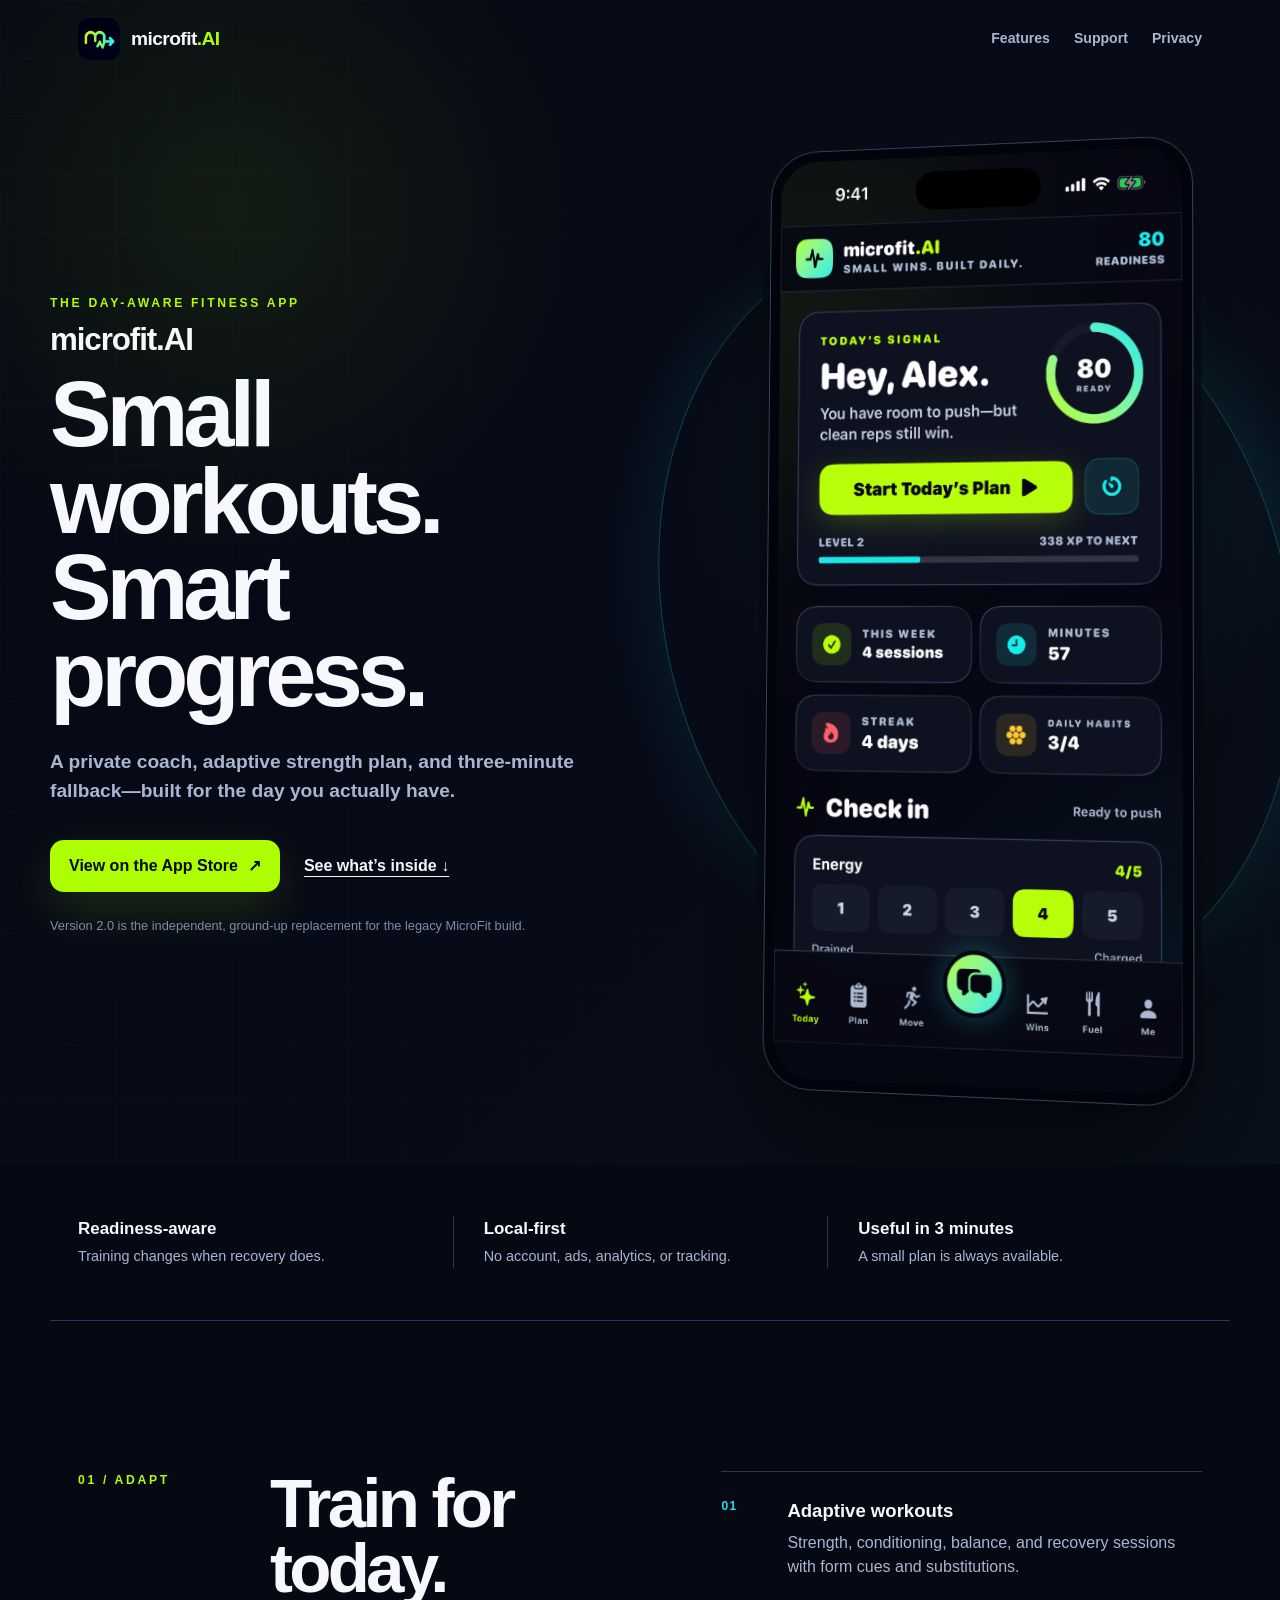
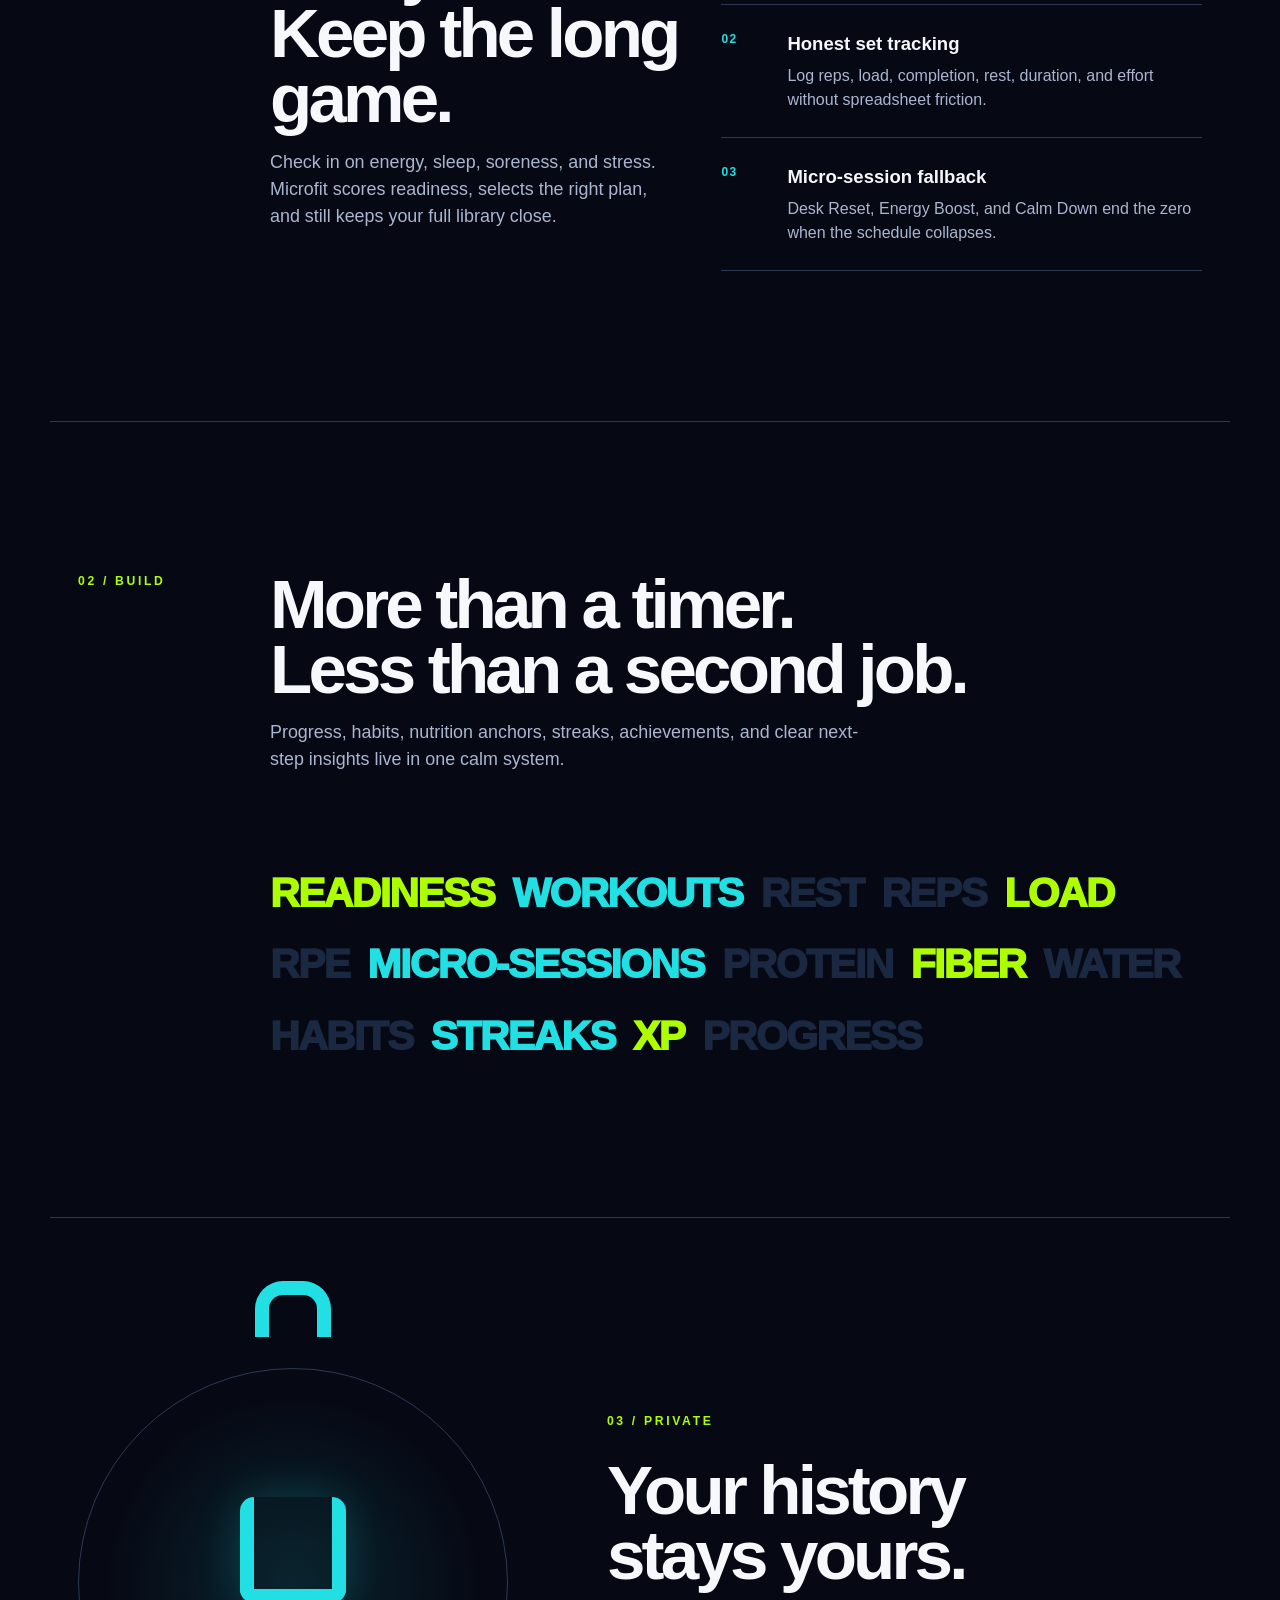
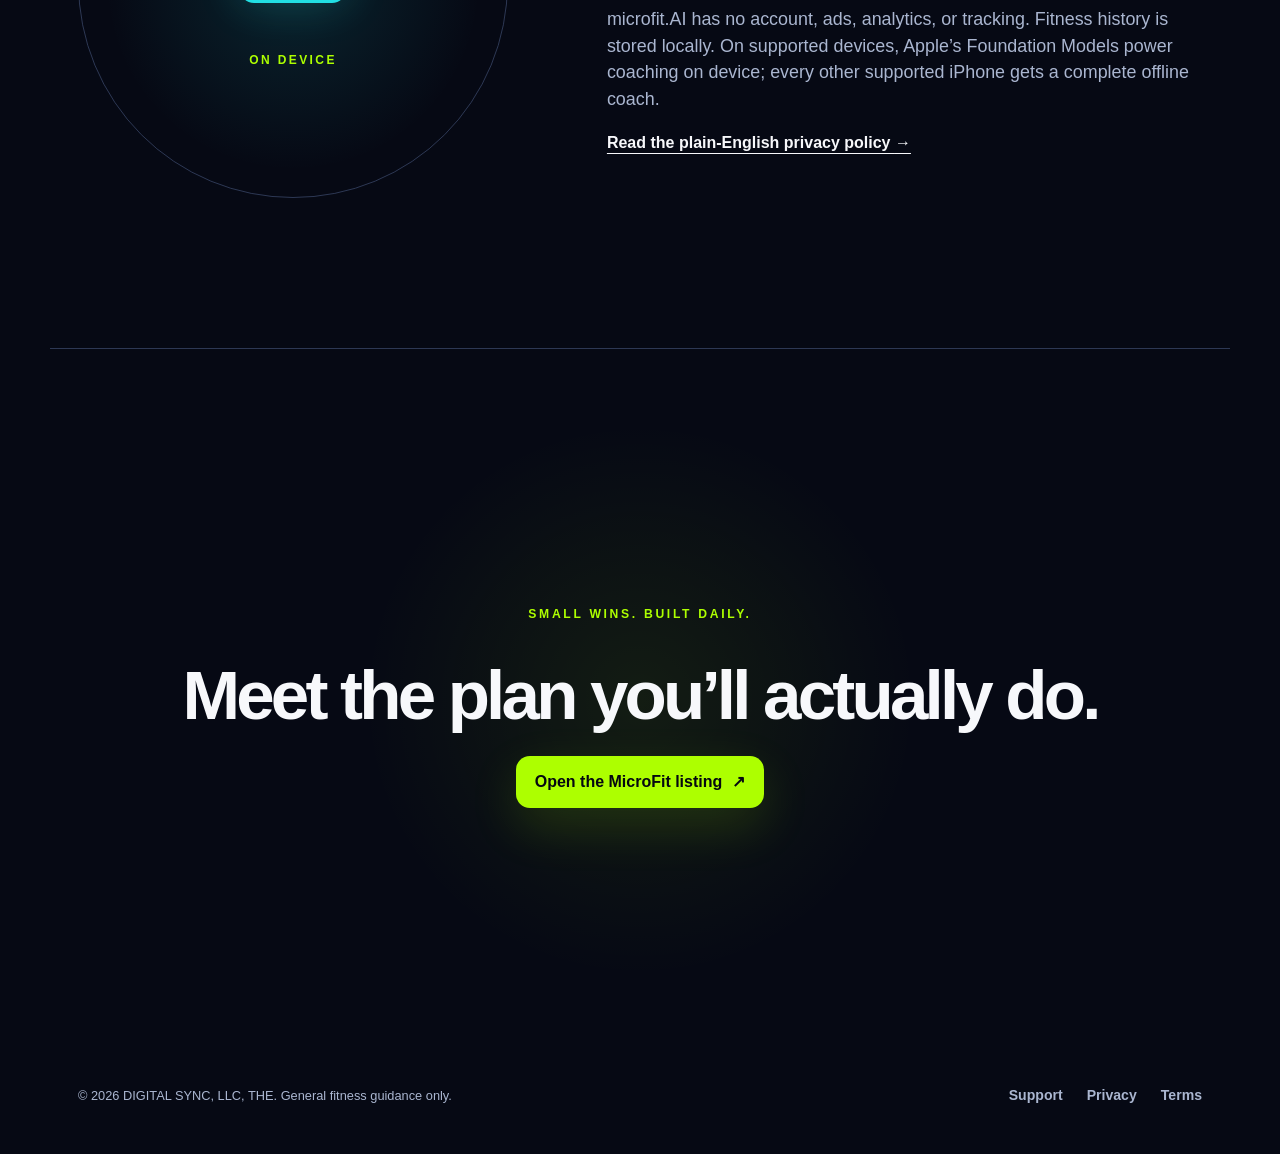
==== site/index.html @ e9c776f1 "feat: launch independent microfit.AI app" ====
<!doctype html>
<html lang="en">
<head>
  <meta charset="utf-8">
  <meta name="viewport" content="width=device-width, initial-scale=1">
  <meta name="theme-color" content="#060914">
  <meta name="description" content="microfit.AI adapts strength, micro-workouts, habits, nutrition, and private on-device coaching to the day you actually have.">
  <title>microfit.AI — Small workouts. Smart progress.</title>
  <script>document.documentElement.classList.add('js')</script>
  <link rel="icon" href="./assets/icon.png" type="image/png">
  <link rel="stylesheet" href="./assets/styles.css">
  <script type="application/ld+json">
  {
    "@context": "https://schema.org",
    "@type": "MobileApplication",
    "name": "microfit.AI",
    "operatingSystem": "iOS 18 or later",
    "applicationCategory": "HealthApplication",
    "description": "Adaptive workouts, micro-sessions, daily readiness, nutrition anchors, habits, progress, and private on-device coaching.",
    "url": "https://richducat.github.io/microfit-ai/",
    "downloadUrl": "https://apps.apple.com/us/app/microfit/id1341965047",
    "offers": { "@type": "Offer", "price": "0", "priceCurrency": "USD" }
  }
  </script>
</head>
<body>
  <a class="skip-link" href="#main">Skip to content</a>
  <header class="site-header" aria-label="Primary navigation">
    <a class="wordmark" href="./" aria-label="microfit.AI home">
      <img src="./assets/icon.png" alt="" width="42" height="42">
      <span>microfit<span>.AI</span></span>
    </a>
    <nav aria-label="Site links">
      <a href="#inside">Features</a>
      <a href="./support/">Support</a>
      <a href="./privacy/">Privacy</a>
    </nav>
  </header>

  <main id="main">
    <section class="hero" aria-labelledby="hero-title">
      <div class="hero-copy reveal">
        <p class="eyebrow">THE DAY-AWARE FITNESS APP</p>
        <h1 id="hero-title"><span class="brand-line">microfit.AI</span>Small workouts.<br>Smart progress.</h1>
        <p class="hero-lede">A private coach, adaptive strength plan, and three-minute fallback—built for the day you actually have.</p>
        <div class="hero-actions">
          <a class="button button-primary" href="https://apps.apple.com/us/app/microfit/id1341965047">View on the App Store <span aria-hidden="true">↗</span></a>
          <a class="text-link" href="#inside">See what’s inside <span aria-hidden="true">↓</span></a>
        </div>
        <p class="release-note">Version 2.0 is the independent, ground-up replacement for the legacy MicroFit build.</p>
      </div>

      <div class="hero-visual reveal" data-tilt aria-label="microfit.AI Today screen showing readiness, training, habits, and progress">
        <div class="pulse-orbit" aria-hidden="true"></div>
        <div class="phone-shell">
          <img src="./assets/app-home.png" alt="microfit.AI Today screen with an 80 readiness score and adaptive plan" width="430" height="932">
        </div>
      </div>
      <div class="hero-grid" aria-hidden="true"></div>
    </section>

    <section class="signal-strip" aria-label="Core product principles">
      <p><strong>Readiness-aware</strong><span>Training changes when recovery does.</span></p>
      <p><strong>Local-first</strong><span>No account, ads, analytics, or tracking.</span></p>
      <p><strong>Useful in 3 minutes</strong><span>A small plan is always available.</span></p>
    </section>

    <section class="section adaptive" id="inside" aria-labelledby="adaptive-title">
      <div class="section-kicker reveal">01 / ADAPT</div>
      <div class="section-copy reveal">
        <h2 id="adaptive-title">Train for today.<br>Keep the long game.</h2>
        <p>Check in on energy, sleep, soreness, and stress. Microfit scores readiness, selects the right plan, and still keeps your full library close.</p>
      </div>
      <ol class="feature-rail reveal">
        <li><span>01</span><div><strong>Adaptive workouts</strong><p>Strength, conditioning, balance, and recovery sessions with form cues and substitutions.</p></div></li>
        <li><span>02</span><div><strong>Honest set tracking</strong><p>Log reps, load, completion, rest, duration, and effort without spreadsheet friction.</p></div></li>
        <li><span>03</span><div><strong>Micro-session fallback</strong><p>Desk Reset, Energy Boost, and Calm Down end the zero when the schedule collapses.</p></div></li>
      </ol>
    </section>

    <section class="section depth" aria-labelledby="depth-title">
      <div class="section-kicker reveal">02 / BUILD</div>
      <div class="section-copy reveal">
        <h2 id="depth-title">More than a timer.<br>Less than a second job.</h2>
        <p>Progress, habits, nutrition anchors, streaks, achievements, and clear next-step insights live in one calm system.</p>
      </div>
      <div class="metric-wordwall reveal" aria-label="Included capabilities">
        <span>READINESS</span><span>WORKOUTS</span><span>REST</span><span>REPS</span><span>LOAD</span><span>RPE</span><span>MICRO-SESSIONS</span><span>PROTEIN</span><span>FIBER</span><span>WATER</span><span>HABITS</span><span>STREAKS</span><span>XP</span><span>PROGRESS</span>
      </div>
    </section>

    <section class="section private" aria-labelledby="private-title">
      <div class="private-lock reveal" aria-hidden="true">
        <span class="lock-dot"></span>
        <span>ON DEVICE</span>
      </div>
      <div class="section-copy reveal">
        <div class="section-kicker">03 / PRIVATE</div>
        <h2 id="private-title">Your history stays yours.</h2>
        <p>microfit.AI has no account, ads, analytics, or tracking. Fitness history is stored locally. On supported devices, Apple’s Foundation Models power coaching on device; every other supported iPhone gets a complete offline coach.</p>
        <a class="text-link" href="./privacy/">Read the plain-English privacy policy <span aria-hidden="true">→</span></a>
      </div>
    </section>

    <section class="final-cta" aria-labelledby="final-title">
      <p class="eyebrow reveal">SMALL WINS. BUILT DAILY.</p>
      <h2 id="final-title" class="reveal">Meet the plan you’ll actually do.</h2>
      <div class="reveal">
        <a class="button button-primary" href="https://apps.apple.com/us/app/microfit/id1341965047">Open the MicroFit listing <span aria-hidden="true">↗</span></a>
      </div>
    </section>
  </main>

  <footer>
    <p>© 2026 DIGITAL SYNC, LLC, THE. General fitness guidance only.</p>
    <nav aria-label="Footer links"><a href="./support/">Support</a><a href="./privacy/">Privacy</a><a href="https://www.apple.com/legal/internet-services/itunes/dev/stdeula/">Terms</a></nav>
  </footer>
  <script src="./assets/site.js" defer></script>
</body>
</html>
---- site/assets/styles.css ----
:root {
  color-scheme: dark;
  --bg: #060914;
  --surface: #0d1324;
  --elevated: #151c30;
  --text: #f7f8fb;
  --muted: #aab6d0;
  --line: #2d3854;
  --lime: #adff00;
  --aqua: #22dfe3;
  --max: 1180px;
  --header: 78px;
}

* { box-sizing: border-box; }
html { scroll-behavior: smooth; }
body { margin: 0; background: var(--bg); color: var(--text); font-family: ui-rounded, "SF Pro Rounded", -apple-system, BlinkMacSystemFont, "Segoe UI", sans-serif; line-height: 1.5; }
a { color: inherit; }
img { display: block; max-width: 100%; }
.skip-link { position: fixed; z-index: 100; left: 12px; top: 12px; padding: 12px 16px; background: var(--lime); color: #050810; border-radius: 10px; transform: translateY(-150%); }
.skip-link:focus { transform: translateY(0); }
:focus-visible { outline: 3px solid var(--aqua); outline-offset: 4px; }

.site-header { position: absolute; z-index: 20; top: 0; left: 0; right: 0; height: var(--header); display: flex; align-items: center; justify-content: space-between; max-width: var(--max); margin: 0 auto; padding: 0 28px; }
.wordmark { display: inline-flex; align-items: center; gap: 11px; color: var(--text); font-size: 1.2rem; font-weight: 900; text-decoration: none; letter-spacing: -.03em; }
.wordmark img { border-radius: 12px; }
.wordmark span span { color: var(--lime); }
.site-header nav, footer nav { display: flex; gap: 24px; }
.site-header nav a, footer nav a { color: var(--muted); font-size: .88rem; font-weight: 750; text-decoration: none; }
.site-header nav a:hover, footer nav a:hover { color: var(--lime); }

.hero { position: relative; min-height: 100svh; overflow: hidden; display: grid; grid-template-columns: minmax(0, 1.08fr) minmax(330px, .92fr); align-items: center; gap: 6vw; padding: calc(var(--header) + 60px) max(28px, calc((100vw - var(--max)) / 2)) 72px; isolation: isolate; }
.hero::before { content: ""; position: absolute; inset: 0; z-index: -3; background: radial-gradient(circle at 78% 42%, rgba(34,223,227,.13), transparent 27%), radial-gradient(circle at 18% 18%, rgba(173,255,0,.08), transparent 26%), linear-gradient(135deg, #050913 0%, #070a17 55%, #08101b 100%); }
.hero-grid { position: absolute; inset: 0; z-index: -2; opacity: .14; background-image: linear-gradient(rgba(170,182,208,.15) 1px, transparent 1px), linear-gradient(90deg, rgba(170,182,208,.15) 1px, transparent 1px); background-size: 58px 58px; mask-image: linear-gradient(to right, #000, transparent 73%); }
.hero-copy { max-width: 680px; }
.eyebrow, .section-kicker { color: var(--lime); font-weight: 900; font-size: .76rem; letter-spacing: .22em; }
h1, h2 { margin: 0; line-height: .94; letter-spacing: -.055em; text-wrap: balance; }
h1 { font-size: clamp(4rem, 7.2vw, 7.8rem); }
.brand-line { display: block; margin-bottom: 18px; color: var(--text); font-size: .34em; letter-spacing: -.035em; }
.brand-line::first-letter { color: var(--text); }
.hero-lede { max-width: 600px; margin: 30px 0 0; color: var(--muted); font-size: clamp(1.08rem, 1.5vw, 1.34rem); font-weight: 620; }
.hero-actions { display: flex; align-items: center; gap: 24px; margin-top: 34px; flex-wrap: wrap; }
.button { display: inline-flex; align-items: center; justify-content: center; gap: 10px; min-height: 52px; padding: 14px 19px; border-radius: 14px; font-weight: 900; text-decoration: none; }
.button-primary { background: var(--lime); color: #050810; box-shadow: 0 18px 50px rgba(173,255,0,.14); }
.button-primary:hover { background: #c3ff45; transform: translateY(-2px); }
.text-link { color: var(--text); font-weight: 850; text-underline-offset: 5px; }
.text-link:hover { color: var(--aqua); }
.release-note { max-width: 530px; margin-top: 24px; color: #7f8ba7; font-size: .8rem; }

.hero-visual { position: relative; place-self: center; width: min(430px, 37vw); perspective: 1300px; }
.phone-shell { position: relative; border: 1px solid #34415e; border-radius: 48px; padding: 10px; overflow: hidden; background: #02040b; box-shadow: 0 55px 120px rgba(0,0,0,.56), 0 0 0 8px rgba(7,12,24,.75); transform: rotateY(-7deg) rotateX(2deg); transition: transform .25s ease-out; }
.phone-shell img { border-radius: 38px; }
.pulse-orbit { position: absolute; inset: 9% -22%; z-index: -1; border: 1px solid rgba(34,223,227,.28); border-radius: 50%; transform: rotate(-18deg); box-shadow: 0 0 80px rgba(34,223,227,.12); }
.pulse-orbit::after { content: ""; position: absolute; width: 12px; height: 12px; top: 17%; right: 7%; border-radius: 50%; background: var(--lime); box-shadow: 0 0 24px var(--lime); animation: orbitPulse 2.3s ease-in-out infinite; }

.signal-strip { display: grid; grid-template-columns: repeat(3, 1fr); max-width: var(--max); margin: 0 auto; padding: 52px 28px; border-bottom: 1px solid var(--line); }
.signal-strip p { margin: 0; padding: 0 30px; border-left: 1px solid var(--line); }
.signal-strip p:first-child { padding-left: 0; border-left: 0; }
.signal-strip strong, .signal-strip span { display: block; }
.signal-strip strong { color: var(--text); font-size: 1.06rem; }
.signal-strip span { margin-top: 5px; color: var(--muted); font-size: .9rem; }

.section { display: grid; grid-template-columns: 150px minmax(0, .92fr) minmax(320px, 1.08fr); gap: 42px; max-width: var(--max); margin: 0 auto; padding: 150px 28px; border-bottom: 1px solid var(--line); }
.section-copy h2, .final-cta h2, .document-heading h1 { font-size: clamp(3rem, 5.4vw, 6rem); }
.section-copy p, .document-heading > p { max-width: 620px; color: var(--muted); font-size: 1.12rem; }
.feature-rail { margin: 0; padding: 0; list-style: none; border-top: 1px solid var(--line); }
.feature-rail li { display: grid; grid-template-columns: 48px 1fr; gap: 18px; padding: 25px 0; border-bottom: 1px solid var(--line); }
.feature-rail li > span { color: var(--aqua); font-size: .75rem; font-weight: 900; letter-spacing: .12em; }
.feature-rail strong { font-size: 1.16rem; }
.feature-rail p { margin: 6px 0 0; color: var(--muted); }
.depth { grid-template-columns: 150px minmax(0, 1fr); }
.metric-wordwall { grid-column: 2; display: flex; flex-wrap: wrap; gap: 10px 18px; padding-top: 30px; }
.metric-wordwall span { color: #1b2841; font-size: clamp(1.55rem, 3.2vw, 3.55rem); font-weight: 950; letter-spacing: -.04em; transition: color .2s ease; }
.metric-wordwall span:nth-child(4n+1), .metric-wordwall span:hover { color: var(--lime); }
.metric-wordwall span:nth-child(5n+2) { color: var(--aqua); }
.private { align-items: center; grid-template-columns: minmax(300px, .9fr) minmax(0, 1.1fr); }
.private-lock { position: relative; aspect-ratio: 1; max-width: 430px; border: 1px solid var(--line); border-radius: 50%; display: grid; place-content: center; justify-items: center; gap: 24px; background: radial-gradient(circle, rgba(34,223,227,.13), transparent 62%); }
.private-lock::before { content: ""; width: 78px; height: 92px; border: 14px solid var(--aqua); border-top: 0; border-radius: 14px; box-shadow: 0 0 45px rgba(34,223,227,.2); }
.private-lock::after { content: ""; position: absolute; width: 48px; height: 42px; margin-top: -88px; border: 14px solid var(--aqua); border-bottom: 0; border-radius: 28px 28px 0 0; }
.private-lock span { color: var(--lime); font-size: .75rem; font-weight: 900; letter-spacing: .2em; }
.private .section-kicker { margin-bottom: 28px; }
.final-cta { min-height: 78svh; display: grid; place-content: center; justify-items: center; gap: 28px; padding: 110px 28px; text-align: center; background: radial-gradient(circle at center, rgba(173,255,0,.08), transparent 38%); }

footer { display: flex; align-items: center; justify-content: space-between; gap: 20px; max-width: var(--max); margin: 0 auto; padding: 34px 28px 48px; color: var(--muted); font-size: .8rem; }
footer p { margin: 0; }

.document-page .site-header { position: relative; }
.document-shell { max-width: 920px; margin: 0 auto; padding: 90px 28px 130px; }
.document-heading { padding-bottom: 78px; border-bottom: 1px solid var(--line); }
.document-heading h1 { max-width: 860px; margin: 14px 0 28px; }
.support-section { display: grid; grid-template-columns: minmax(180px, .55fr) minmax(0, 1.45fr); gap: 50px; padding: 42px 0; border-bottom: 1px solid var(--line); }
.support-section h2 { font-size: 1.35rem; letter-spacing: -.02em; line-height: 1.2; }
.support-section p, .support-section ul, .support-section ol { margin: 0; color: var(--muted); }
.support-section li + li { margin-top: 10px; }
.legal-copy .support-section p + p { margin-top: 14px; }
.privacy-summary { margin: 50px 0 10px; padding: 28px; border-left: 4px solid var(--lime); background: linear-gradient(90deg, rgba(173,255,0,.09), transparent); }
.privacy-summary strong { font-size: 1.5rem; }
.privacy-summary p { max-width: 720px; margin-bottom: 0; color: var(--muted); }
.contact-band { display: flex; align-items: center; justify-content: space-between; gap: 30px; padding: 65px 0 0; }
.contact-band h2 { margin-top: 8px; font-size: clamp(2rem, 4vw, 3.8rem); }

.reveal { opacity: 1; transform: none; }
.js .reveal { opacity: 0; transform: translateY(22px); transition: opacity .7s ease, transform .7s cubic-bezier(.2,.8,.2,1); }
.js .reveal.is-visible { opacity: 1; transform: none; }
@keyframes orbitPulse { 50% { transform: scale(1.65); opacity: .45; } }

@media (max-width: 880px) {
  .site-header { padding: 0 18px; }
  .site-header nav { gap: 16px; }
  .site-header nav a:first-child { display: none; }
  .hero { grid-template-columns: 1fr; gap: 60px; padding: calc(var(--header) + 44px) 22px 70px; text-align: left; }
  .hero-copy { max-width: 720px; }
  .hero-visual { width: min(72vw, 390px); }
  .phone-shell { transform: rotateY(0) rotateX(0); }
  .signal-strip { grid-template-columns: 1fr; gap: 0; padding: 40px 22px; }
  .signal-strip p, .signal-strip p:first-child { padding: 20px 0; border-left: 0; border-top: 1px solid var(--line); }
  .signal-strip p:first-child { border-top: 0; }
  .section, .depth, .private { grid-template-columns: 1fr; gap: 28px; padding: 95px 22px; }
  .metric-wordwall { grid-column: 1; }
  .private-lock { width: min(82vw, 400px); justify-self: center; }
  .support-section { grid-template-columns: 1fr; gap: 14px; }
}

@media (max-width: 560px) {
  :root { --header: 68px; }
  .wordmark img { width: 36px; height: 36px; }
  .site-header nav { gap: 13px; }
  .site-header nav a { font-size: .78rem; }
  h1 { font-size: clamp(3.05rem, 13.2vw, 3.45rem); }
  .brand-line { font-size: .38em; }
  .hero { min-height: auto; gap: 40px; }
  .hero-lede { margin-top: 22px; }
  .hero-actions { margin-top: 26px; }
  .hero-actions { align-items: flex-start; flex-direction: column; }
  .release-note { display: none; }
  .hero-visual { width: min(84vw, 380px); }
  .pulse-orbit { inset: 12% -11%; }
  .section-copy h2, .final-cta h2, .document-heading h1 { font-size: clamp(2.8rem, 13vw, 4.4rem); }
  .contact-band, footer { align-items: flex-start; flex-direction: column; }
  .document-shell { padding-top: 60px; }
}

@media (prefers-reduced-motion: reduce) {
  html { scroll-behavior: auto; }
  *, *::before, *::after { animation-duration: .01ms !important; animation-iteration-count: 1 !important; transition-duration: .01ms !important; }
  .js .reveal { opacity: 1; transform: none; }
}
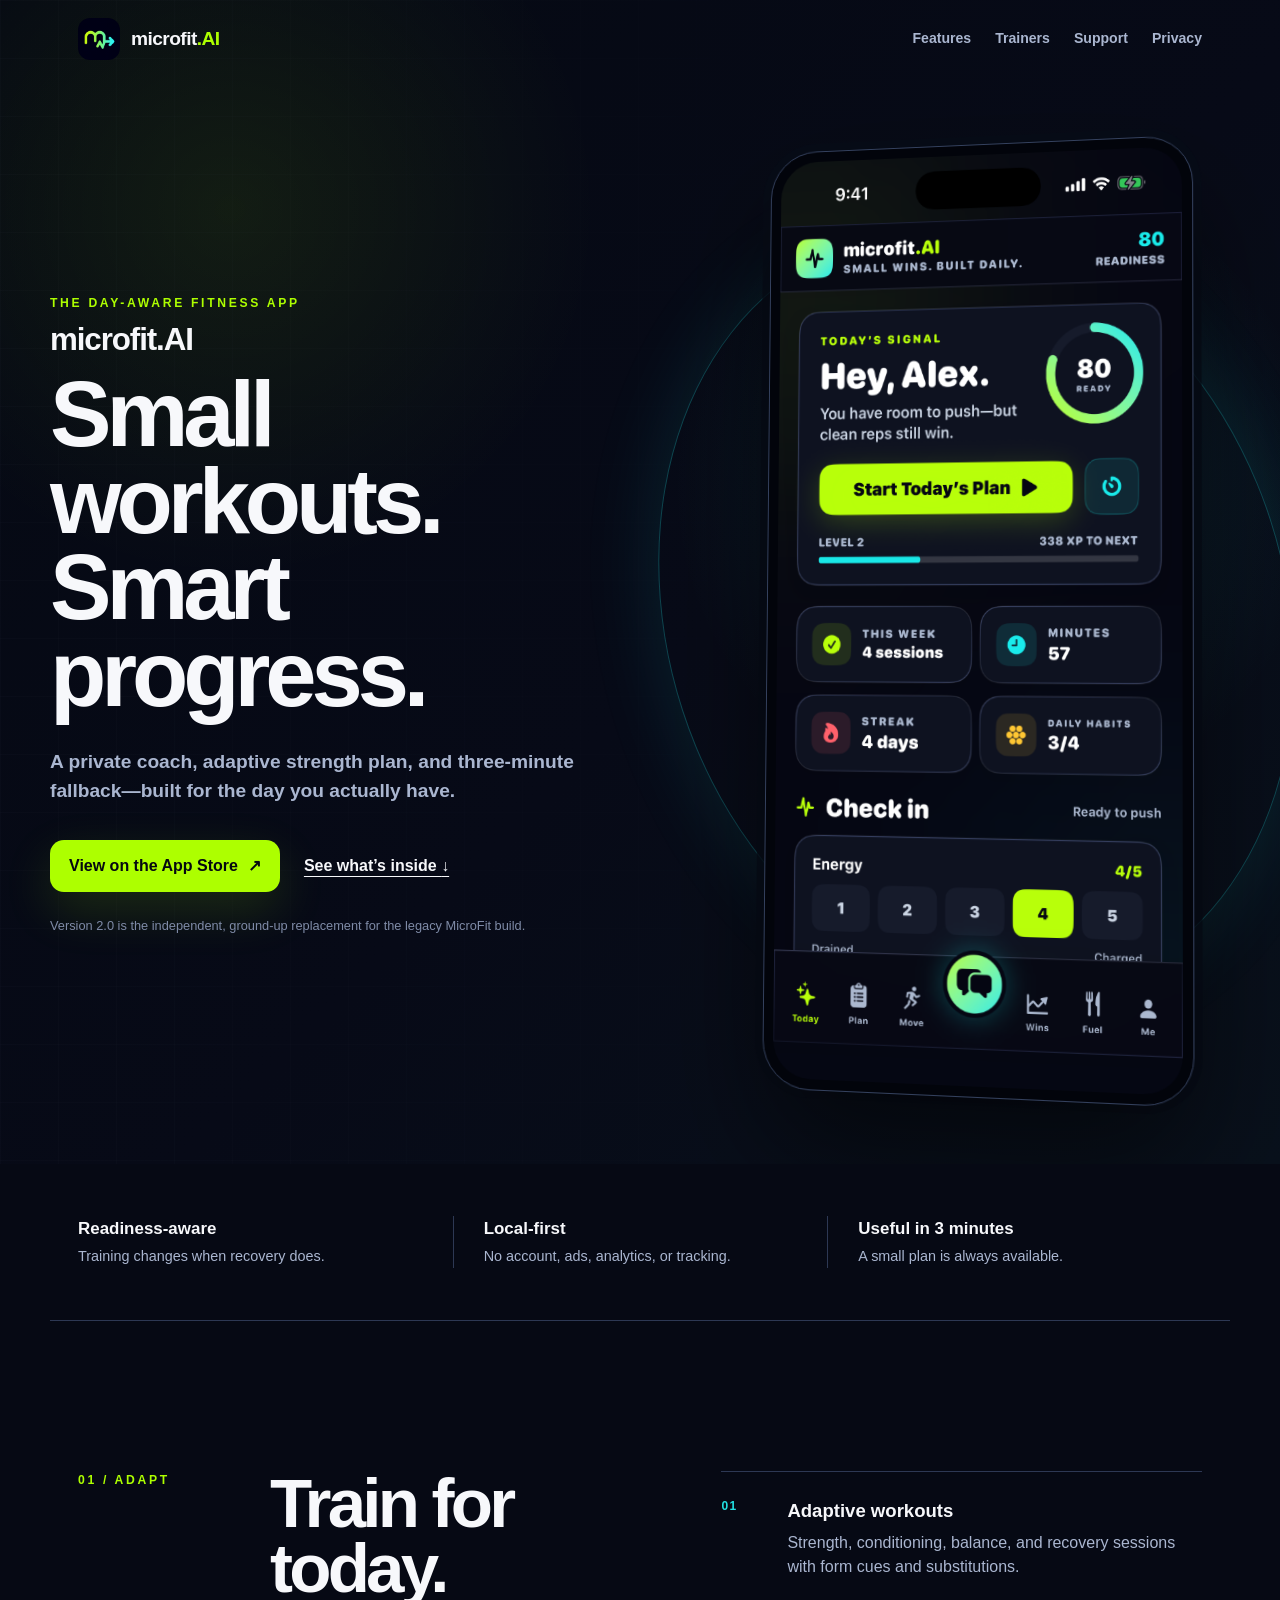
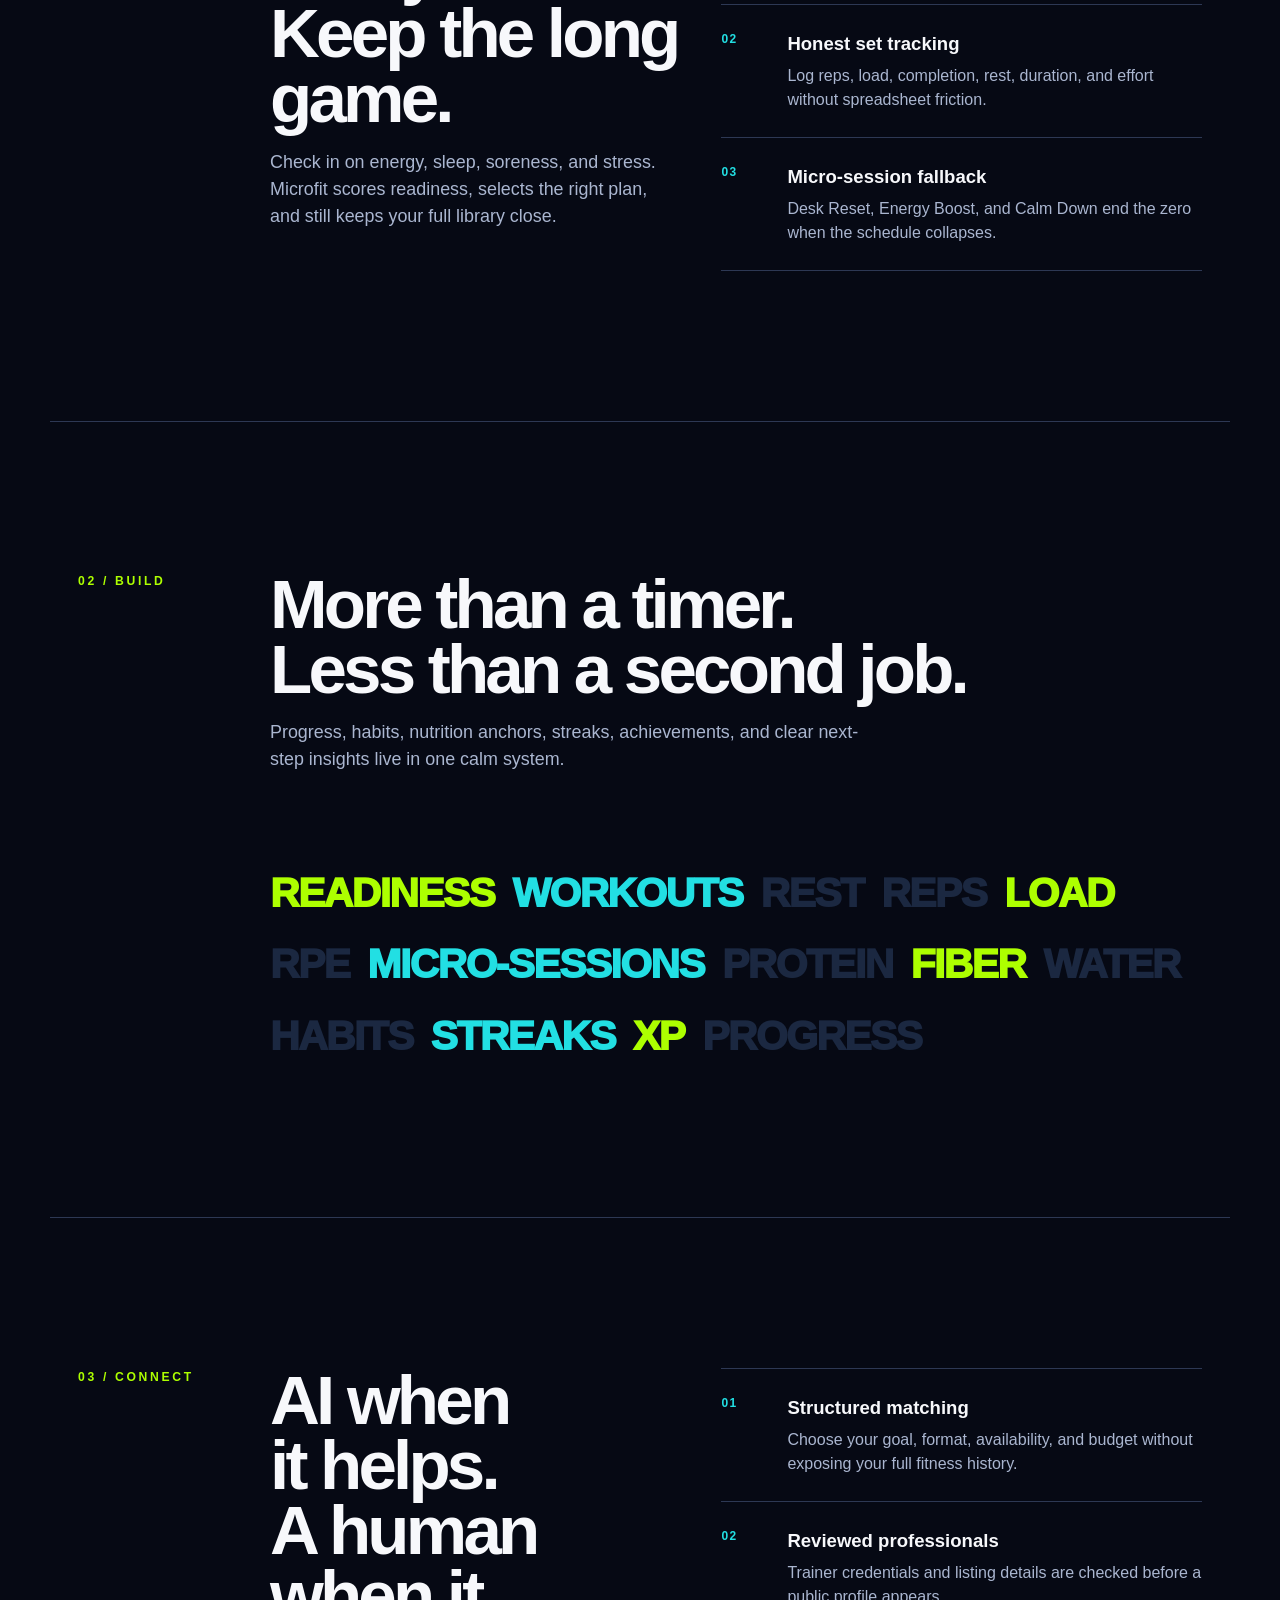
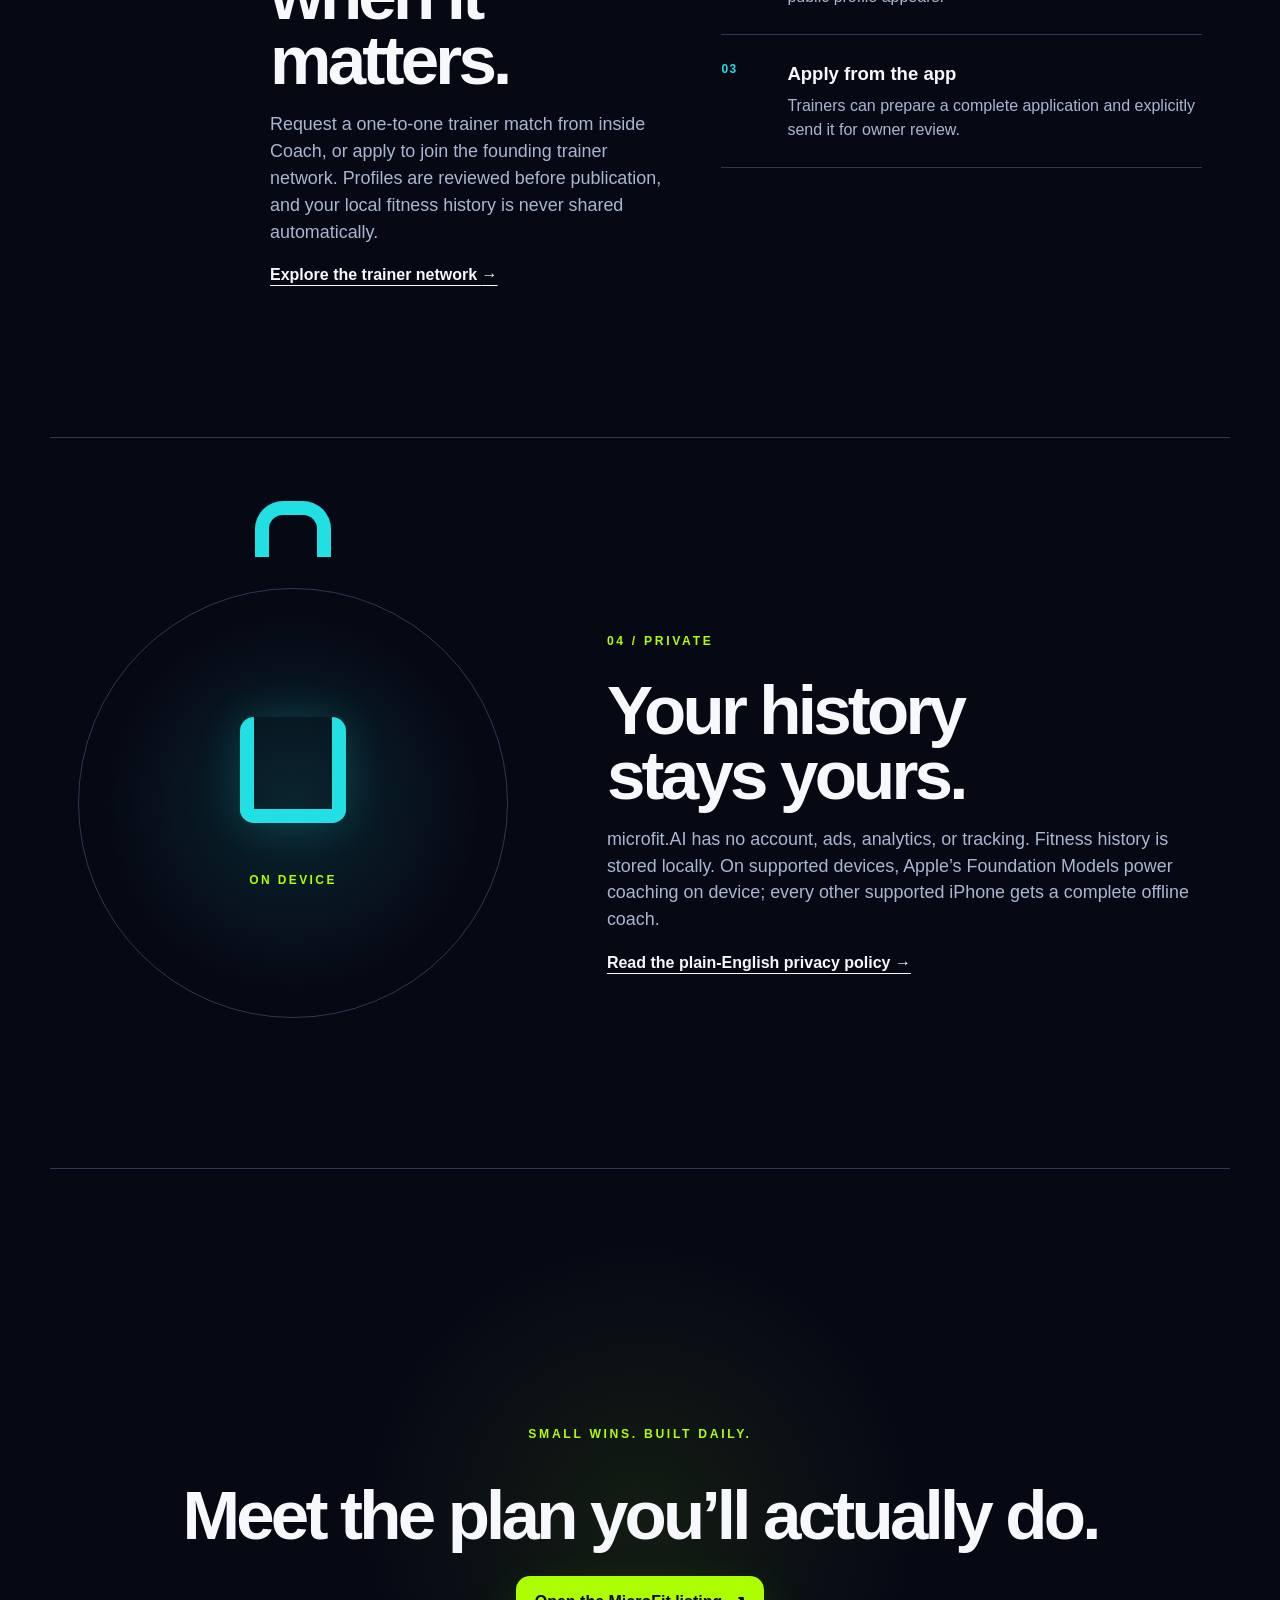
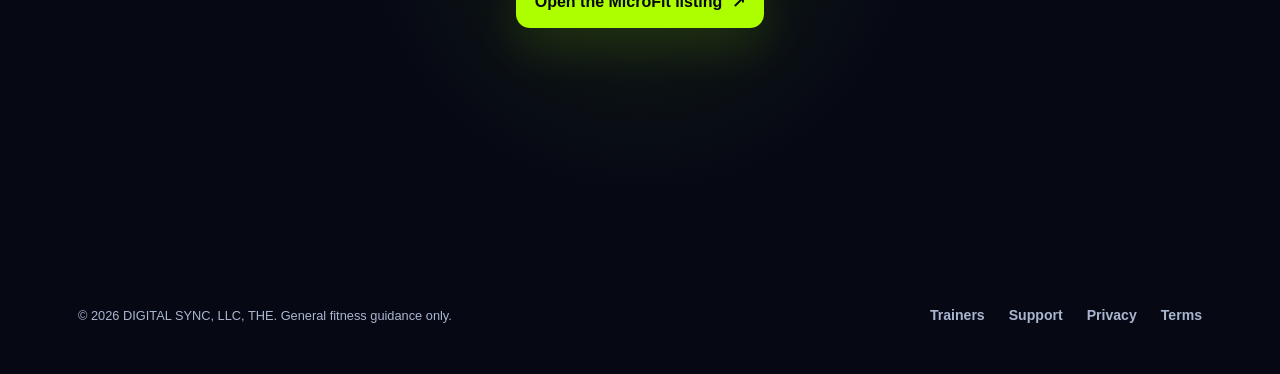
==== commit cfb6b0ae: "feat: add human trainer marketplace" ====
--- a/site/index.html
+++ b/site/index.html
@@ -32,6 +32,7 @@
     </a>
     <nav aria-label="Site links">
       <a href="#inside">Features</a>
+      <a href="./trainers/">Trainers</a>
       <a href="./support/">Support</a>
       <a href="./privacy/">Privacy</a>
     </nav>
@@ -89,13 +90,27 @@
       </div>
     </section>
 
+    <section class="section trainer-network" aria-labelledby="trainer-title">
+      <div class="section-kicker reveal">03 / CONNECT</div>
+      <div class="section-copy reveal">
+        <h2 id="trainer-title">AI when it helps.<br>A human when it matters.</h2>
+        <p>Request a one-to-one trainer match from inside Coach, or apply to join the founding trainer network. Profiles are reviewed before publication, and your local fitness history is never shared automatically.</p>
+        <a class="text-link" href="./trainers/">Explore the trainer network <span aria-hidden="true">→</span></a>
+      </div>
+      <ol class="feature-rail reveal">
+        <li><span>01</span><div><strong>Structured matching</strong><p>Choose your goal, format, availability, and budget without exposing your full fitness history.</p></div></li>
+        <li><span>02</span><div><strong>Reviewed professionals</strong><p>Trainer credentials and listing details are checked before a public profile appears.</p></div></li>
+        <li><span>03</span><div><strong>Apply from the app</strong><p>Trainers can prepare a complete application and explicitly send it for owner review.</p></div></li>
+      </ol>
+    </section>
+
     <section class="section private" aria-labelledby="private-title">
       <div class="private-lock reveal" aria-hidden="true">
         <span class="lock-dot"></span>
         <span>ON DEVICE</span>
       </div>
       <div class="section-copy reveal">
-        <div class="section-kicker">03 / PRIVATE</div>
+        <div class="section-kicker">04 / PRIVATE</div>
         <h2 id="private-title">Your history stays yours.</h2>
         <p>microfit.AI has no account, ads, analytics, or tracking. Fitness history is stored locally. On supported devices, Apple’s Foundation Models power coaching on device; every other supported iPhone gets a complete offline coach.</p>
         <a class="text-link" href="./privacy/">Read the plain-English privacy policy <span aria-hidden="true">→</span></a>
@@ -113,7 +128,7 @@
 
   <footer>
     <p>© 2026 DIGITAL SYNC, LLC, THE. General fitness guidance only.</p>
-    <nav aria-label="Footer links"><a href="./support/">Support</a><a href="./privacy/">Privacy</a><a href="https://www.apple.com/legal/internet-services/itunes/dev/stdeula/">Terms</a></nav>
+    <nav aria-label="Footer links"><a href="./trainers/">Trainers</a><a href="./support/">Support</a><a href="./privacy/">Privacy</a><a href="https://www.apple.com/legal/internet-services/itunes/dev/stdeula/">Terms</a></nav>
   </footer>
   <script src="./assets/site.js" defer></script>
 </body>
--- a/site/assets/styles.css
+++ b/site/assets/styles.css
@@ -43,6 +43,8 @@
 .button { display: inline-flex; align-items: center; justify-content: center; gap: 10px; min-height: 52px; padding: 14px 19px; border-radius: 14px; font-weight: 900; text-decoration: none; }
 .button-primary { background: var(--lime); color: #050810; box-shadow: 0 18px 50px rgba(173,255,0,.14); }
 .button-primary:hover { background: #c3ff45; transform: translateY(-2px); }
+.button-secondary { border: 1px solid var(--aqua); background: rgba(34,223,227,.08); color: var(--aqua); }
+.button-secondary:hover { background: rgba(34,223,227,.15); transform: translateY(-2px); }
 .text-link { color: var(--text); font-weight: 850; text-underline-offset: 5px; }
 .text-link:hover { color: var(--aqua); }
 .release-note { max-width: 530px; margin-top: 24px; color: #7f8ba7; font-size: .8rem; }
@@ -98,6 +100,11 @@
 .privacy-summary p { max-width: 720px; margin-bottom: 0; color: var(--muted); }
 .contact-band { display: flex; align-items: center; justify-content: space-between; gap: 30px; padding: 65px 0 0; }
 .contact-band h2 { margin-top: 8px; font-size: clamp(2rem, 4vw, 3.8rem); }
+.action-grid { display: grid; grid-template-columns: repeat(2, minmax(0, 1fr)); gap: 18px; padding: 56px 0 18px; }
+.action-panel { display: flex; flex-direction: column; align-items: flex-start; min-height: 360px; padding: 30px; border: 1px solid var(--line); border-radius: 24px; background: linear-gradient(145deg, rgba(21,28,48,.96), rgba(13,19,36,.96)); }
+.action-panel h2 { margin: 14px 0 0; font-size: clamp(2rem, 3.2vw, 3.2rem); line-height: 1; }
+.action-panel p:not(.eyebrow) { color: var(--muted); }
+.action-panel .button { margin-top: auto; }
 
 .reveal { opacity: 1; transform: none; }
 .js .reveal { opacity: 0; transform: translateY(22px); transition: opacity .7s ease, transform .7s cubic-bezier(.2,.8,.2,1); }
@@ -119,6 +126,7 @@
   .metric-wordwall { grid-column: 1; }
   .private-lock { width: min(82vw, 400px); justify-self: center; }
   .support-section { grid-template-columns: 1fr; gap: 14px; }
+  .action-grid { grid-template-columns: 1fr; }
 }
 
 @media (max-width: 560px) {
